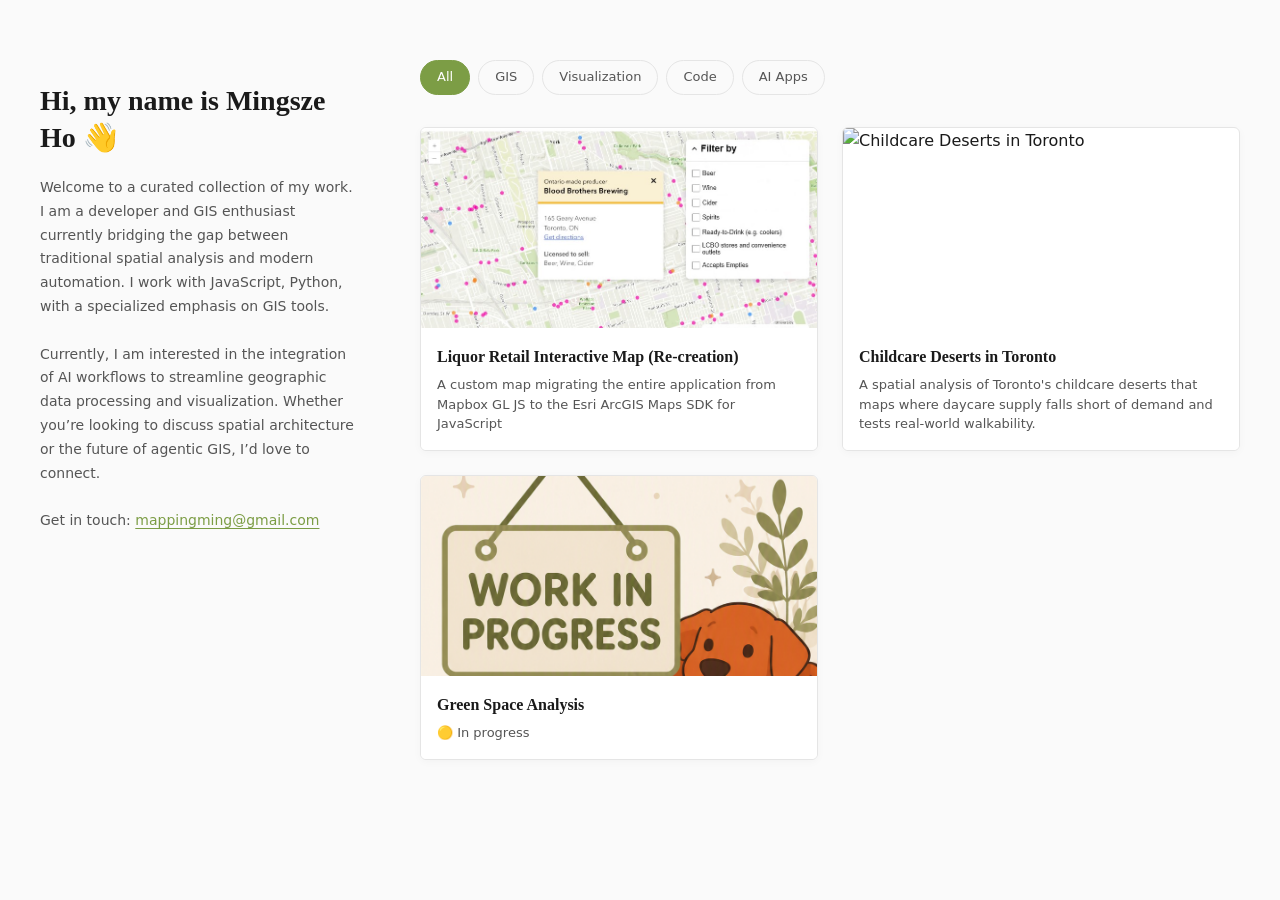
==== portfolio/index.html @ e80a2050 "the page does not seem to be updated" ====
<!doctype html>
<html lang="en">
  <head>
    <meta charset="UTF-8" />
    <meta name="viewport" content="width=device-width, initial-scale=1.0" />
    <title>Mingsze Ho | Portfolio</title>
    <link rel="icon" type="image/png" href="img/favicon.png" />
    <link rel="stylesheet" href="styles.css" />
  </head>
  <body>
    <div class="layout-wrapper">
      <aside class="sidebar">
        <h1>Hi, my name is Mingsze Ho 👋</h1>
        <div class="intro">
          Welcome to a curated collection of my work. I am a developer and GIS
          enthusiast currently bridging the gap between traditional spatial
          analysis and modern automation. I work with JavaScript, Python, with a
          specialized emphasis on GIS tools. <br /><br />

          Currently, I am interested in the integration of AI workflows to
          streamline geographic data processing and visualization. Whether
          you’re looking to discuss spatial architecture or the future of
          agentic GIS, I’d love to connect. <br /><br />Get in touch:
          <a href="mailto:mappingming@gmail.com">mappingming@gmail.com</a>
        </div>
      </aside>

      <main class="main-content">
        <div class="tags" id="tagContainer"></div>
        <div id="projects"></div>
      </main>
    </div>

    <script src="script.js"></script>
  </body>
</html>
---- portfolio/styles.css ----
:root {
  --bg: #fafafa;
  --bg2: #f0f0f0;
  --sand: #bea694;
  --ink: #1a1a1a;
  --ink2: #555555;
  --ink3: #888888;
  --olive: #7c9d45;
  --olive-dk: #566427;
  --rule: #e5e5e5;
  --font-serif: "Lora", Georgia, serif;
  --font-sans: "Inter", system-ui, -apple-system, sans-serif;
}

body {
  margin: 0;
  font-family: var(--font-sans);
  background: var(--bg);
  color: var(--ink);
  line-height: 1.6;
}

.layout-wrapper {
  display: flex;
  max-width: 1400px;
  margin: 0 auto;
  padding: 60px 40px;
  gap: 60px;
}

.sidebar {
  flex: 0 0 320px;
  position: sticky;
  top: 60px;
  height: fit-content;
}

h1 {
  font-size: 28px;
  margin-bottom: 20px;
  font-family: var(--font-serif);
  font-weight: 600;
  line-height: 1.3;
}

.intro {
  color: var(--ink2);
  font-size: 14px;
  line-height: 1.7;
}

.main-content {
  flex: 1;
}

.tags {
  display: flex;
  flex-wrap: wrap;
  gap: 8px;
  margin-bottom: 32px;
}

.tag {
  display: inline-block;
  padding: 6px 16px;
  background: transparent;
  border: 1px solid var(--rule);
  border-radius: 20px;
  cursor: pointer;
  font-size: 13px;
  font-weight: 500;
  color: var(--ink2);
  transition: all 0.25s ease;
}

.tag:hover {
  border-color: var(--olive-dk);
  color: var(--olive-dk);
}

.tag.active {
  background: var(--olive);
  color: #ffffff;
  border-color: var(--olive);
}

#projects {
  display: grid;
  grid-template-columns: repeat(auto-fill, minmax(280px, 1fr));
  gap: 24px;
}

.project {
  background: #ffffff;
  border-radius: 6px;
  border: 1px solid var(--rule);
  overflow: hidden;
  box-shadow: 0 2px 8px rgba(0, 0, 0, 0.03);
  transition:
    transform 0.25s ease,
    box-shadow 0.25s ease;
}

.project:hover {
  transform: translateY(-4px);
  box-shadow: 0 8px 20px rgba(0, 0, 0, 0.08);
}

.project-card-link {
  display: flex;
  flex-direction: column;
  height: 100%;
  color: inherit;
  text-decoration: none;
}

.project-card-link:hover {
  text-decoration: none;
}

.project img {
  width: 100%;
  height: 200px;
  object-fit: cover;
  display: block;
  transition: transform 0.4s ease;
}

.project:hover img {
  transform: scale(1.03);
}

.project-content {
  padding: 16px;
  background: #ffffff;
  flex-grow: 1;
  display: flex;
  flex-direction: column;
}

.project-title {
  font-size: 16px;
  font-weight: 600;
  margin-bottom: 6px;
  color: var(--ink);
  font-family: var(--font-serif);
}

.project-desc {
  font-size: 13px;
  color: var(--ink2);
  line-height: 1.5;
}

a {
  color: var(--olive);
  text-decoration: underline;
  text-underline-offset: 3px;
  transition: color 0.2s ease;
}

a:hover {
  color: var(--olive-dk);
}

/* RESPONSIVE LAYOUT (Mobile / Tablet) */
@media (max-width: 900px) {
  .layout-wrapper {
    flex-direction: column;
    padding: 30px 20px;
    gap: 32px;
  }

  .sidebar {
    flex: none;
    width: 100%;
    position: static;
  }

  #projects {
    grid-template-columns: repeat(auto-fill, minmax(240px, 1fr));
  }
}
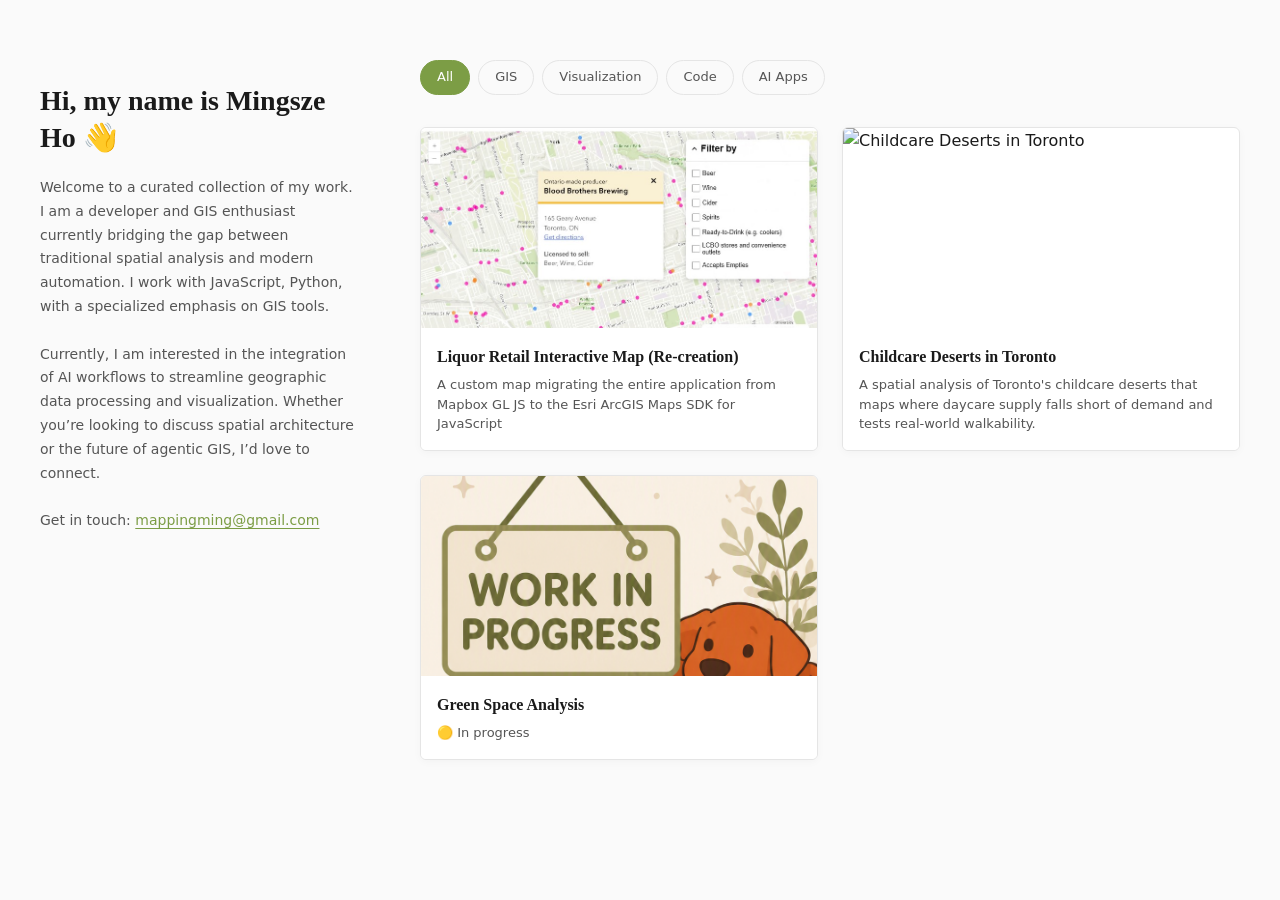
==== commit 7d81e10e: "Updated with Childcare Desert in Toronto" ====
--- a/portfolio/index.html
+++ b/portfolio/index.html
@@ -21,7 +21,7 @@
           streamline geographic data processing and visualization. Whether
           you’re looking to discuss spatial architecture or the future of
           agentic GIS, I’d love to connect. <br /><br />Get in touch:
-          <a href="mailto:mappingming@gmail.com">mappingming@gmail.com</a>
+          <a href="mailto:mappingming@gmail.com">mappingming@gmail.com </a>
         </div>
       </aside>
 
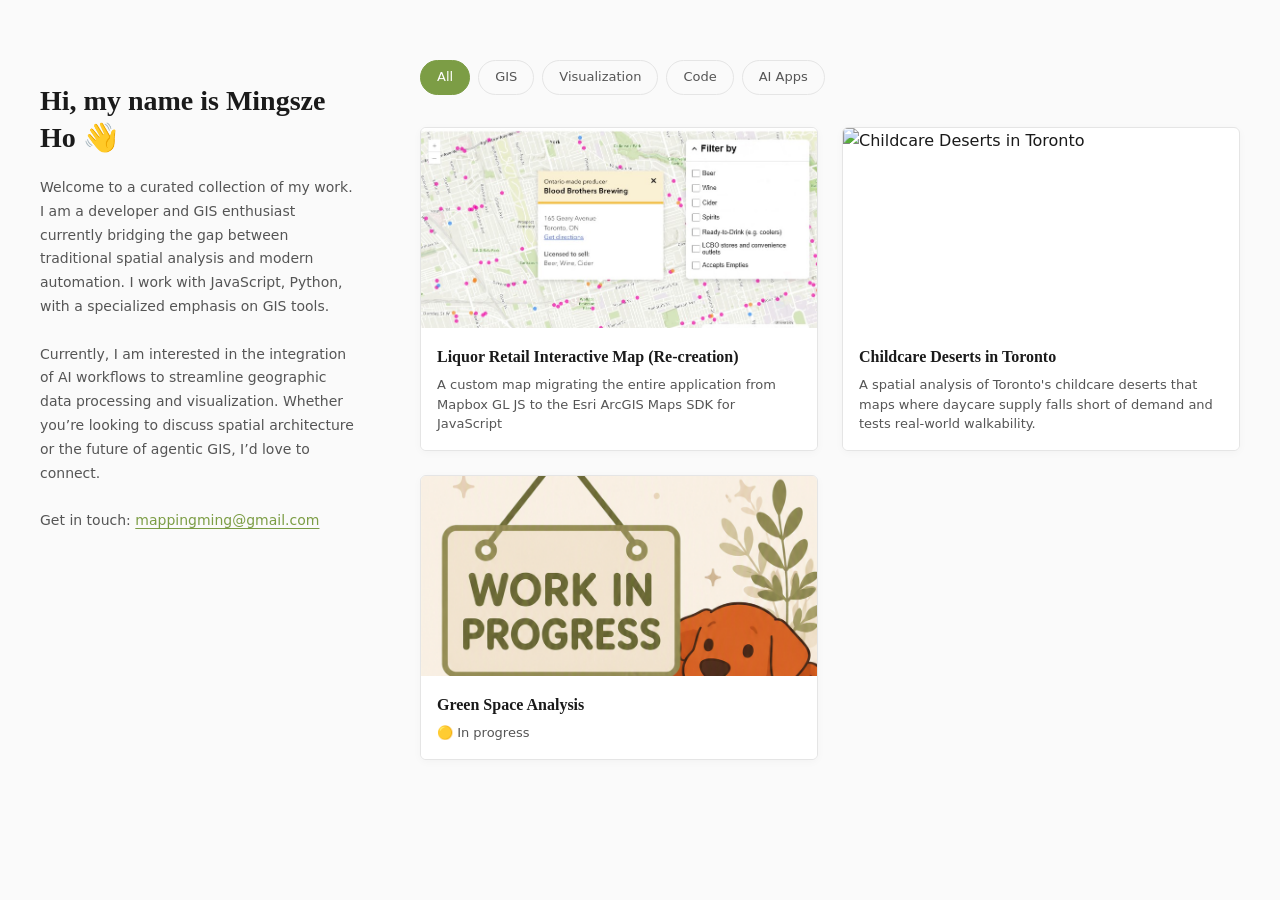
==== commit 2a334966: "Updated with Childcare Desert in Toronto" ====
--- a/portfolio/index.html
+++ b/portfolio/index.html
@@ -21,7 +21,7 @@
           streamline geographic data processing and visualization. Whether
           you’re looking to discuss spatial architecture or the future of
           agentic GIS, I’d love to connect. <br /><br />Get in touch:
-          <a href="mailto:mappingming@gmail.com">mappingming@gmail.com </a>
+          <a href="mailto:mappingming@gmail.com">mappingming@gmail.com</a>
         </div>
       </aside>
 
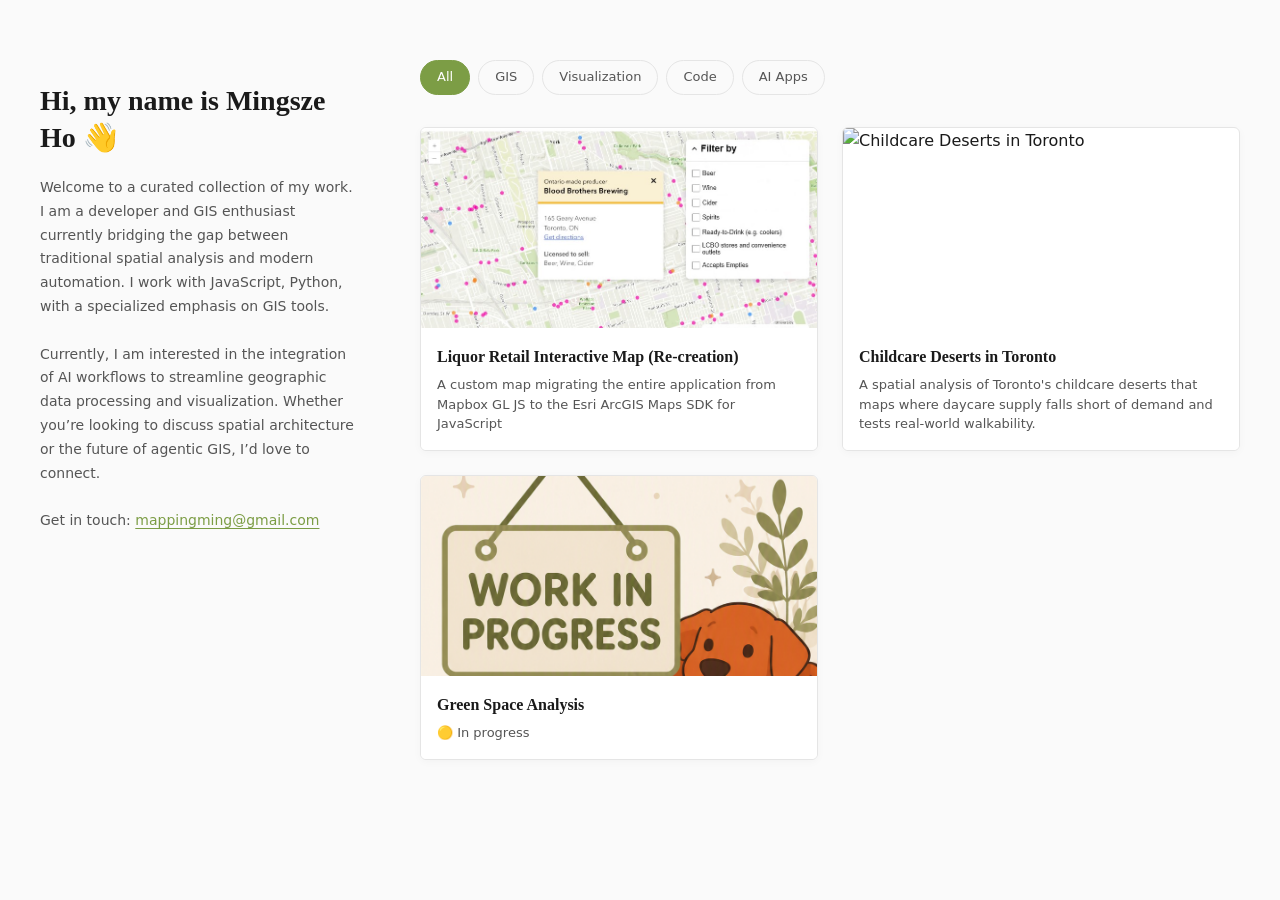
==== commit cf6da358: "Updated with Childcare Desert in Toronto" ====
--- a/portfolio/index.html
+++ b/portfolio/index.html
@@ -21,7 +21,7 @@
           streamline geographic data processing and visualization. Whether
           you’re looking to discuss spatial architecture or the future of
           agentic GIS, I’d love to connect. <br /><br />Get in touch:
-          <a href="mailto:mappingming@gmail.com">mappingming@gmail.com</a>
+          <a href="mailto:mappingming@gmail.com">mappingming@gmail.com </a>
         </div>
       </aside>
 
